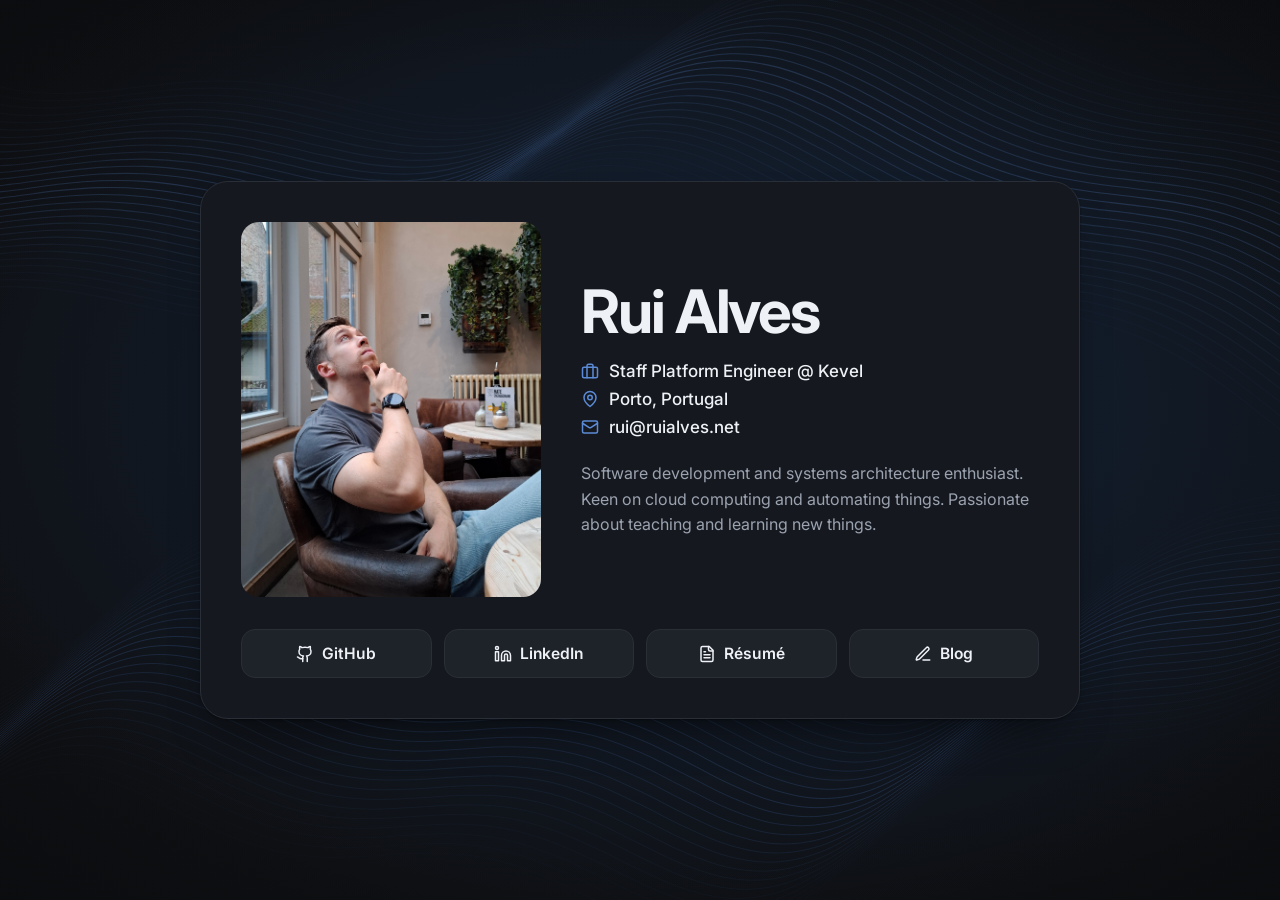
==== index.html @ d5934f46 "Add Person structured data" ====
<!DOCTYPE html>
<html lang="en">
<head>
    <meta charset="UTF-8">
    <meta name="viewport" content="width=device-width, initial-scale=1.0">
    <meta name="color-scheme" content="dark">
    <meta name="description" content="Rui Alves, Staff Platform Engineer at Kevel in Porto, Portugal. Into software development, systems architecture, cloud computing and automation.">
    <meta name="author" content="Rui Alves">
    <link rel="canonical" href="https://ruialves.net/">
    <meta property="og:type" content="profile">
    <meta property="og:url" content="https://ruialves.net/">
    <meta property="og:title" content="Rui Alves · Staff Platform Engineer">
    <meta property="og:description" content="Staff Platform Engineer at Kevel in Porto, Portugal. Into software development, systems architecture, cloud computing and automation.">
    <meta property="og:image" content="https://ruialves.net/og-image.jpg">
    <meta property="og:image:width" content="1200">
    <meta property="og:image:height" content="630">
    <meta property="og:image:alt" content="Rui Alves, Staff Platform Engineer at Kevel">
    <meta property="profile:first_name" content="Rui">
    <meta property="profile:last_name" content="Alves">
    <meta name="twitter:card" content="summary_large_image">
    <link rel="icon" href="data:image/svg+xml,%3Csvg xmlns='http://www.w3.org/2000/svg' viewBox='0 0 64 64'%3E%3Crect width='64' height='64' rx='14' fill='%231f4e8c'/%3E%3Ctext x='32' y='43' text-anchor='middle' font-family='monospace' font-size='30' font-weight='700' fill='white'%3ERA%3C/text%3E%3C/svg%3E">
    <link rel="preconnect" href="https://fonts.googleapis.com">
    <link rel="preconnect" href="https://fonts.gstatic.com" crossorigin>
    <link rel="stylesheet" href="https://fonts.googleapis.com/css2?family=Inter:wght@400;500;600;700&display=swap">
    <link rel="stylesheet" href="style.css">
    <title>Rui Alves · Staff Platform Engineer</title>
    <script type="application/ld+json">
    {
        "@context": "https://schema.org",
        "@type": "Person",
        "name": "Rui Alves",
        "url": "https://ruialves.net/",
        "image": "https://ruialves.net/foto.jpg",
        "email": "mailto:rui@ruialves.net",
        "jobTitle": "Staff Platform Engineer",
        "worksFor": {
            "@type": "Organization",
            "name": "Kevel",
            "url": "https://www.kevel.com"
        },
        "address": {
            "@type": "PostalAddress",
            "addressLocality": "Porto",
            "addressCountry": "PT"
        },
        "knowsAbout": [
            "Software development",
            "Systems architecture",
            "Cloud computing",
            "Automation"
        ],
        "sameAs": [
            "https://github.com/xRuiAlves",
            "https://www.linkedin.com/in/rui-pedro-alves/",
            "https://blog.ruialves.net"
        ]
    }
    </script>
</head>
<body>
    <main class="card">
        <img class="photo" src="foto.jpg" alt="Portrait of Rui Alves">
        <div class="content">
            <h1 class="name">Rui Alves</h1>
            <ul class="facts">
                <li>
                    <svg class="icon" viewBox="0 0 24 24" aria-hidden="true"><rect width="20" height="14" x="2" y="7" rx="2"/><path d="M16 21V5a2 2 0 0 0-2-2h-4a2 2 0 0 0-2 2v16"/></svg>
                    Staff Platform Engineer @ Kevel
                </li>
                <li>
                    <svg class="icon" viewBox="0 0 24 24" aria-hidden="true"><path d="M20 10c0 6-8 12-8 12s-8-6-8-12a8 8 0 0 1 16 0Z"/><circle cx="12" cy="10" r="3"/></svg>
                    Porto, Portugal
                </li>
                <li>
                    <svg class="icon" viewBox="0 0 24 24" aria-hidden="true"><rect width="20" height="16" x="2" y="4" rx="2"/><path d="m22 7-8.97 5.7a1.94 1.94 0 0 1-2.06 0L2 7"/></svg>
                    <a href="mailto:rui@ruialves.net">rui@ruialves.net</a>
                </li>
            </ul>
            <p class="bio">
                Software development and systems architecture enthusiast.
                Keen on cloud computing and automating things.
                Passionate about teaching and learning new things.
            </p>
        </div>
        <nav class="links">
            <a href="https://github.com/xRuiAlves">
                <svg class="icon" viewBox="0 0 24 24" aria-hidden="true"><path d="M15 22v-4a4.8 4.8 0 0 0-1-3.5c3 0 6-2 6-5.5.08-1.25-.27-2.48-1-3.5.28-1.15.28-2.35 0-3.5 0 0-1 0-3 1.5-2.64-.5-5.36-.5-8 0C6 2 5 2 5 2c-.3 1.15-.3 2.35 0 3.5A5.4 5.4 0 0 0 4 9c0 3.5 3 5.5 6 5.5-.39.49-.68 1.05-.85 1.65-.17.6-.22 1.23-.15 1.85v4"/><path d="M9 18c-4.51 2-5-2-7-2"/></svg>
                GitHub
            </a>
            <a href="https://www.linkedin.com/in/rui-pedro-alves/">
                <svg class="icon" viewBox="0 0 24 24" aria-hidden="true"><path d="M16 8a6 6 0 0 1 6 6v7h-4v-7a2 2 0 0 0-4 0v7h-4v-7a6 6 0 0 1 6-6z"/><rect width="4" height="12" x="2" y="9"/><circle cx="4" cy="4" r="2"/></svg>
                LinkedIn
            </a>
            <a href="https://drive.google.com/file/d/1AoIJ_Zp8Y2vXV8Tvxjxt-cpAD7Q-SVnp/view?usp=sharing">
                <svg class="icon" viewBox="0 0 24 24" aria-hidden="true"><path d="M15 2H6a2 2 0 0 0-2 2v16a2 2 0 0 0 2 2h12a2 2 0 0 0 2-2V7Z"/><path d="M14 2v4a2 2 0 0 0 2 2h4"/><path d="M16 13H8"/><path d="M16 17H8"/><path d="M10 9H8"/></svg>
                Résumé
            </a>
            <a href="https://blog.ruialves.net">
                <svg class="icon" viewBox="0 0 24 24" aria-hidden="true"><path d="M12 20h9"/><path d="M16.38 3.62a1 1 0 0 1 3 3L7.37 18.64a2 2 0 0 1-.86.5l-2.87.84a.5.5 0 0 1-.62-.62l.84-2.87a2 2 0 0 1 .5-.86z"/></svg>
                Blog
            </a>
        </nav>
    </main>
</body>
</html>
---- style.css ----
:root {
    --bg: #0f1013;
    --surface: #15181e;
    --surface-2: #1e2229;
    --border: #2a2e37;
    --text: #eef1f5;
    --muted: #9ba3b0;
    --accent: #5b8bd6;
    --on-accent: #0b1220;
    --shadow: 0 1px 2px rgba(0, 0, 0, 0.4), 0 24px 48px -24px rgba(0, 0, 0, 0.7);

    --font-sans: "Inter", system-ui, -apple-system, "Segoe UI", Roboto, sans-serif;
}

*,
*::before,
*::after {
    box-sizing: border-box;
}

body {
    margin: 0;
    min-height: 100vh;
    min-height: 100dvh;
    display: grid;
    place-items: center;
    padding: 24px;
    background-color: var(--bg);
    background-image: url("waves.svg");
    background-position: center;
    background-size: cover;
    color: var(--text);
    font-family: var(--font-sans);
    -webkit-font-smoothing: antialiased;
}

.card {
    width: 100%;
    max-width: 880px;
    display: grid;
    grid-template-columns: clamp(200px, 32vw, 300px) 1fr;
    grid-template-areas:
        "photo content"
        "links links";
    gap: 32px 40px;
    padding: 40px;
    background-color: var(--surface);
    border: 1px solid var(--border);
    border-radius: 28px;
    box-shadow: var(--shadow);
    animation: rise 0.6s cubic-bezier(0.2, 0.7, 0.2, 1) both;
}

.photo {
    grid-area: photo;
    display: block;
    width: 100%;
    aspect-ratio: 4 / 5;
    object-fit: cover;
    object-position: 30% 60%;
    border-radius: 18px;
}

.content {
    grid-area: content;
    align-self: center;
    min-width: 0;
}

.name {
    margin: 0;
    font-size: clamp(2.5rem, 6vw, 3.75rem);
    font-weight: 700;
    letter-spacing: -0.035em;
    line-height: 1;
}

.facts {
    display: grid;
    gap: 8px;
    margin: 20px 0 0;
    padding: 0;
    list-style: none;
    font-size: 1.0625rem;
    font-weight: 500;
}

.facts li {
    display: flex;
    align-items: center;
    gap: 10px;
}

.bio {
    max-width: 46ch;
    margin: 24px 0 0;
    color: var(--muted);
    font-size: 1rem;
    line-height: 1.6;
    text-wrap: pretty;
}

.links {
    grid-area: links;
    display: grid;
    grid-template-columns: repeat(4, 1fr);
    gap: 12px;
}

.links a {
    display: flex;
    align-items: center;
    justify-content: center;
    gap: 8px;
    padding: 14px 16px;
    background-color: var(--surface-2);
    border: 1px solid var(--border);
    border-radius: 14px;
    color: var(--text);
    font-size: 0.975rem;
    font-weight: 600;
    text-decoration: none;
    transition: background-color 0.2s, border-color 0.2s, color 0.2s, transform 0.2s;
}

.links a:active {
    background-color: var(--accent);
    border-color: var(--accent);
    color: var(--on-accent);
}

@media (hover: hover) {
    .links a:hover {
        background-color: var(--accent);
        border-color: var(--accent);
        color: var(--on-accent);
        transform: translateY(-2px);
    }
}

.links a:focus-visible {
    outline: 2px solid var(--accent);
    outline-offset: 3px;
}

.icon {
    flex-shrink: 0;
    width: 18px;
    height: 18px;
    fill: none;
    stroke: currentColor;
    stroke-width: 2;
    stroke-linecap: round;
    stroke-linejoin: round;
}

.facts .icon {
    color: var(--accent);
}

.facts a {
    color: inherit;
    text-decoration: none;
    border-radius: 4px;
    transition: color 0.2s;
}

.facts a:focus-visible {
    outline: 2px solid var(--accent);
    outline-offset: 3px;
}

@media (hover: hover) {
    .facts a:hover {
        color: var(--accent);
    }
}

@media (max-width: 720px) and (orientation: portrait) {
    body {
        display: block;
        padding: 0;
        background: var(--surface);
    }

    .card {
        display: flex;
        flex-direction: column;
        gap: 0;
        min-height: 100vh;
        min-height: 100dvh;
        max-width: none;
        padding: 0 0 24px;
        border: 0;
        border-radius: 0;
        box-shadow: none;
        animation-name: fade;
    }

    .photo {
        flex: 1 1 0;
        min-height: 120px;
        aspect-ratio: auto;
        border-radius: 0;
        object-position: 30% 35%;
    }

    .content {
        position: relative;
        flex-shrink: 0;
        margin-top: -28px;
        padding: 28px 24px 0;
        background-color: var(--surface);
        border-radius: 28px 28px 0 0;
    }

    .name {
        font-size: 2.25rem;
    }

    .facts {
        gap: 6px;
        margin-top: 14px;
        font-size: 1rem;
    }

    .bio {
        margin-top: 14px;
        font-size: 0.9375rem;
        line-height: 1.55;
    }

    .links {
        flex-shrink: 0;
        grid-template-columns: repeat(2, 1fr);
        gap: 10px;
        margin-top: 24px;
        padding: 0 24px;
    }

    .links a {
        padding: 12px;
    }
}

@media (max-width: 720px) and (orientation: portrait) and (max-height: 560px) {
    .card {
        padding-bottom: 16px;
    }

    .photo {
        min-height: 96px;
    }

    .content {
        padding: 22px 20px 0;
    }

    .name {
        font-size: 2rem;
    }

    .links {
        margin-top: 16px;
        padding: 0 20px;
    }

    .links a {
        padding: 10px;
    }
}

@media (max-height: 620px) and (orientation: landscape) {
    body {
        padding: 12px;
    }

    .card {
        grid-template-columns: clamp(140px, 24vw, 240px) 1fr;
        gap: 16px 28px;
        padding: 20px;
        border-radius: 22px;
    }

    .photo {
        aspect-ratio: auto;
        height: 100%;
        contain: size;
    }

    .name {
        font-size: clamp(2rem, 5vw, 2.75rem);
    }

    .facts {
        gap: 4px;
        margin-top: 12px;
        font-size: 0.9375rem;
    }

    .bio {
        margin-top: 12px;
        font-size: 0.9375rem;
        line-height: 1.5;
    }

    .links a {
        padding: 10px 12px;
        font-size: 0.9rem;
    }
}

@keyframes rise {
    from {
        opacity: 0;
        transform: translateY(12px);
    }
}

@keyframes fade {
    from {
        opacity: 0;
    }
}

@media (prefers-reduced-motion: reduce) {
    .card {
        animation: none;
    }

    .links a {
        transition: none;
    }

    .links a:hover {
        transform: none;
    }
}
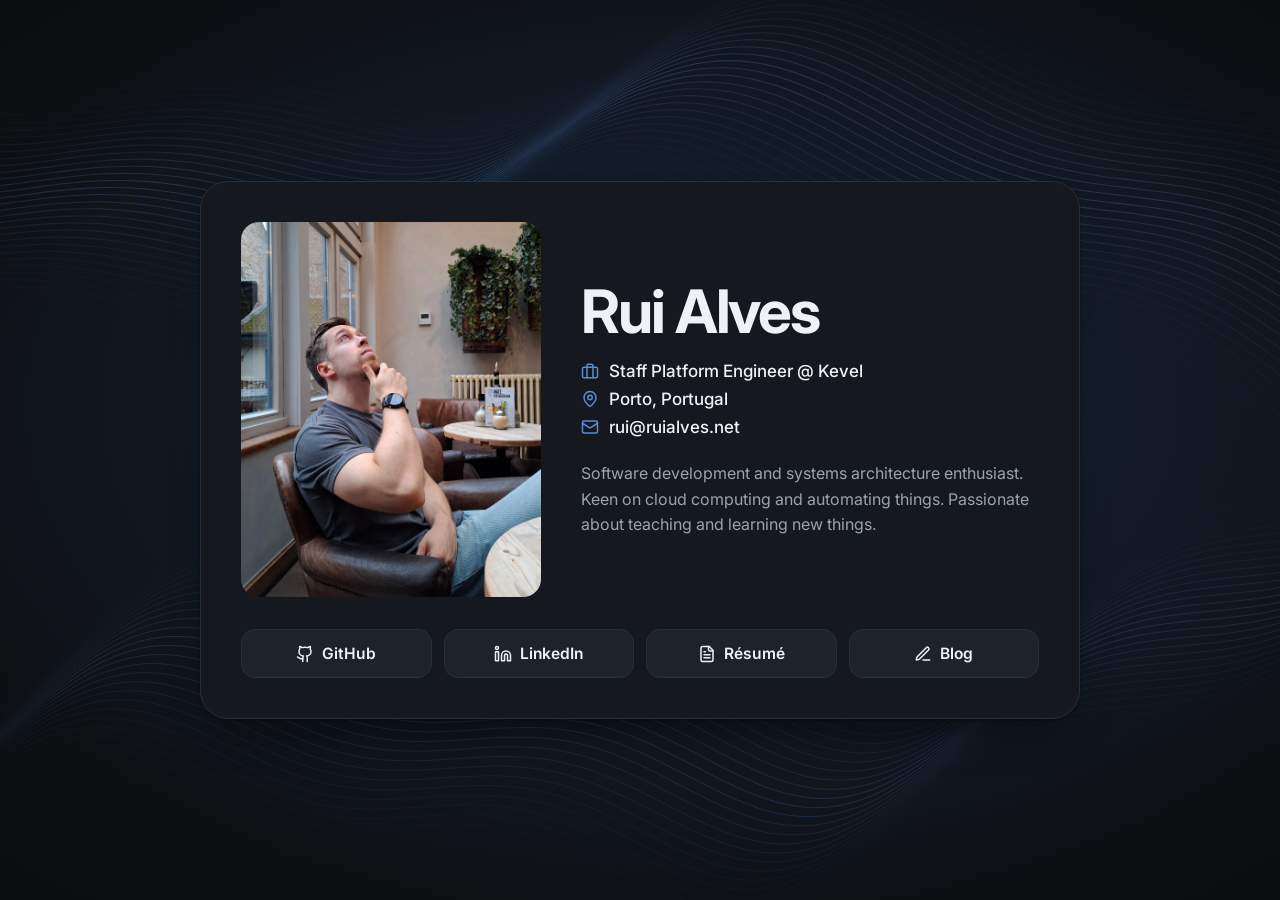
==== commit e27d9852: "Move favicon to a file and add touch icon" ====
--- a/index.html
+++ b/index.html
@@ -18,7 +18,8 @@
     <meta property="profile:first_name" content="Rui">
     <meta property="profile:last_name" content="Alves">
     <meta name="twitter:card" content="summary_large_image">
-    <link rel="icon" href="data:image/svg+xml,%3Csvg xmlns='http://www.w3.org/2000/svg' viewBox='0 0 64 64'%3E%3Crect width='64' height='64' rx='14' fill='%231f4e8c'/%3E%3Ctext x='32' y='43' text-anchor='middle' font-family='monospace' font-size='30' font-weight='700' fill='white'%3ERA%3C/text%3E%3C/svg%3E">
+    <link rel="icon" href="favicon.svg" type="image/svg+xml">
+    <link rel="apple-touch-icon" href="apple-touch-icon.png">
     <link rel="preconnect" href="https://fonts.googleapis.com">
     <link rel="preconnect" href="https://fonts.gstatic.com" crossorigin>
     <link rel="stylesheet" href="https://fonts.googleapis.com/css2?family=Inter:wght@400;500;600;700&display=swap">
@@ -59,7 +60,7 @@
 </head>
 <body>
     <main class="card">
-        <img class="photo" src="foto.jpg" alt="Portrait of Rui Alves">
+        <img class="photo" src="foto.jpg" alt="Portrait of Rui Alves" width="1600" height="1632" fetchpriority="high">
         <div class="content">
             <h1 class="name">Rui Alves</h1>
             <ul class="facts">
@@ -83,11 +84,11 @@
             </p>
         </div>
         <nav class="links">
-            <a href="https://github.com/xRuiAlves">
+            <a href="https://github.com/xRuiAlves" rel="me">
                 <svg class="icon" viewBox="0 0 24 24" aria-hidden="true"><path d="M15 22v-4a4.8 4.8 0 0 0-1-3.5c3 0 6-2 6-5.5.08-1.25-.27-2.48-1-3.5.28-1.15.28-2.35 0-3.5 0 0-1 0-3 1.5-2.64-.5-5.36-.5-8 0C6 2 5 2 5 2c-.3 1.15-.3 2.35 0 3.5A5.4 5.4 0 0 0 4 9c0 3.5 3 5.5 6 5.5-.39.49-.68 1.05-.85 1.65-.17.6-.22 1.23-.15 1.85v4"/><path d="M9 18c-4.51 2-5-2-7-2"/></svg>
                 GitHub
             </a>
-            <a href="https://www.linkedin.com/in/rui-pedro-alves/">
+            <a href="https://www.linkedin.com/in/rui-pedro-alves/" rel="me">
                 <svg class="icon" viewBox="0 0 24 24" aria-hidden="true"><path d="M16 8a6 6 0 0 1 6 6v7h-4v-7a2 2 0 0 0-4 0v7h-4v-7a6 6 0 0 1 6-6z"/><rect width="4" height="12" x="2" y="9"/><circle cx="4" cy="4" r="2"/></svg>
                 LinkedIn
             </a>
@@ -95,7 +96,7 @@
                 <svg class="icon" viewBox="0 0 24 24" aria-hidden="true"><path d="M15 2H6a2 2 0 0 0-2 2v16a2 2 0 0 0 2 2h12a2 2 0 0 0 2-2V7Z"/><path d="M14 2v4a2 2 0 0 0 2 2h4"/><path d="M16 13H8"/><path d="M16 17H8"/><path d="M10 9H8"/></svg>
                 Résumé
             </a>
-            <a href="https://blog.ruialves.net">
+            <a href="https://blog.ruialves.net" rel="me">
                 <svg class="icon" viewBox="0 0 24 24" aria-hidden="true"><path d="M12 20h9"/><path d="M16.38 3.62a1 1 0 0 1 3 3L7.37 18.64a2 2 0 0 1-.86.5l-2.87.84a.5.5 0 0 1-.62-.62l.84-2.87a2 2 0 0 1 .5-.86z"/></svg>
                 Blog
             </a>
--- a/style.css
+++ b/style.css
@@ -55,6 +55,7 @@
     grid-area: photo;
     display: block;
     width: 100%;
+    height: auto;
     aspect-ratio: 4 / 5;
     object-fit: cover;
     object-position: 30% 60%;
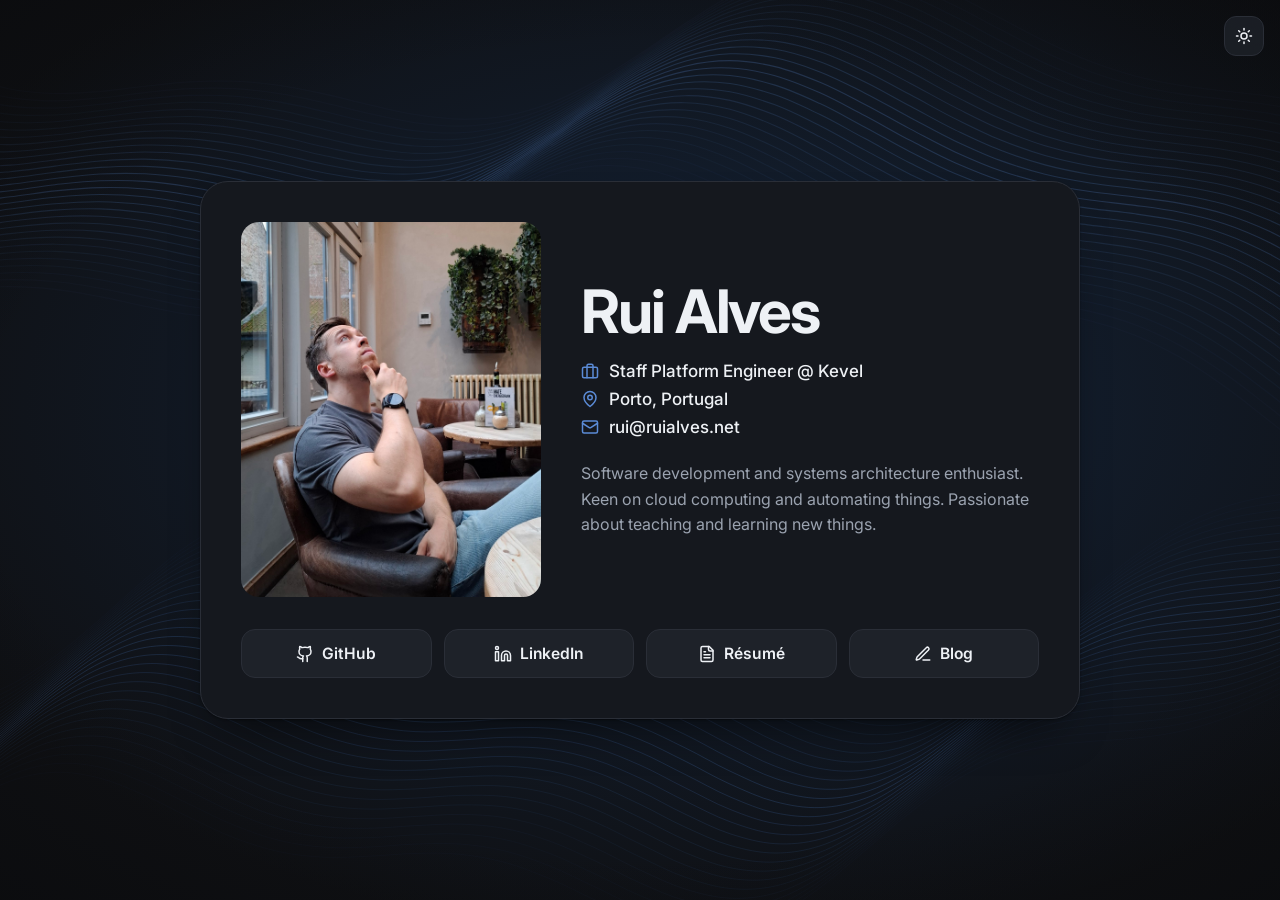
==== commit 4db1ade7: "Add theme toggle in the top right corner" ====
--- a/index.html
+++ b/index.html
@@ -1,9 +1,17 @@
 <!DOCTYPE html>
-<html lang="en">
+<html lang="en" data-theme="dark">
 <head>
     <meta charset="UTF-8">
     <meta name="viewport" content="width=device-width, initial-scale=1.0">
-    <meta name="color-scheme" content="dark">
+    <meta name="color-scheme" content="dark light">
+    <meta name="theme-color" content="#0f1013">
+    <script>
+        try {
+            if (localStorage.getItem("theme") === "light") {
+                document.documentElement.dataset.theme = "light";
+            }
+        } catch {}
+    </script>
     <meta name="description" content="Rui Alves, Staff Platform Engineer at Kevel in Porto, Portugal. Into software development, systems architecture, cloud computing and automation.">
     <meta name="author" content="Rui Alves">
     <link rel="canonical" href="https://ruialves.net/">
@@ -59,6 +67,10 @@
     </script>
 </head>
 <body>
+    <button class="theme-toggle" type="button" aria-label="Switch to light theme">
+        <svg class="icon sun" viewBox="0 0 24 24" aria-hidden="true"><circle cx="12" cy="12" r="4"/><path d="M12 2v2"/><path d="M12 20v2"/><path d="m4.93 4.93 1.41 1.41"/><path d="m17.66 17.66 1.41 1.41"/><path d="M2 12h2"/><path d="M20 12h2"/><path d="m6.34 17.66-1.41 1.41"/><path d="m19.07 4.93-1.41 1.41"/></svg>
+        <svg class="icon moon" viewBox="0 0 24 24" aria-hidden="true"><path d="M12 3a6 6 0 0 0 9 9 9 9 0 1 1-9-9Z"/></svg>
+    </button>
     <main class="card">
         <img class="photo" src="foto.jpg" alt="Portrait of Rui Alves" width="1600" height="1632" fetchpriority="high">
         <div class="content">
@@ -102,5 +114,29 @@
             </a>
         </nav>
     </main>
+    <script>
+        (() => {
+            const root = document.documentElement;
+            const button = document.querySelector(".theme-toggle");
+            const meta = document.querySelector('meta[name="theme-color"]');
+            const colors = { dark: "#0f1013", light: "#f3f5f8" };
+
+            function apply(theme) {
+                root.dataset.theme = theme;
+                meta.setAttribute("content", colors[theme]);
+                button.setAttribute("aria-label", `Switch to ${theme === "dark" ? "light" : "dark"} theme`);
+            }
+
+            apply(root.dataset.theme === "light" ? "light" : "dark");
+
+            button.addEventListener("click", () => {
+                const theme = root.dataset.theme === "light" ? "dark" : "light";
+                apply(theme);
+                try {
+                    localStorage.setItem("theme", theme);
+                } catch {}
+            });
+        })();
+    </script>
 </body>
 </html>
--- a/style.css
+++ b/style.css
@@ -1,4 +1,6 @@
-:root {
+:root,
+:root[data-theme="dark"] {
+    color-scheme: dark;
     --bg: #0f1013;
     --surface: #15181e;
     --surface-2: #1e2229;
@@ -8,7 +10,24 @@
     --accent: #5b8bd6;
     --on-accent: #0b1220;
     --shadow: 0 1px 2px rgba(0, 0, 0, 0.4), 0 24px 48px -24px rgba(0, 0, 0, 0.7);
-
+    --waves: url("waves.svg");
+}
+
+:root[data-theme="light"] {
+    color-scheme: light;
+    --bg: #f3f5f8;
+    --surface: #ffffff;
+    --surface-2: #f0f3f7;
+    --border: #dfe4eb;
+    --text: #141820;
+    --muted: #586172;
+    --accent: #1f4e8c;
+    --on-accent: #ffffff;
+    --shadow: 0 1px 2px rgba(15, 23, 42, 0.05), 0 24px 48px -24px rgba(15, 23, 42, 0.18);
+    --waves: url("waves-light.svg");
+}
+
+:root {
     --font-sans: "Inter", system-ui, -apple-system, "Segoe UI", Roboto, sans-serif;
 }
 
@@ -26,7 +45,7 @@
     place-items: center;
     padding: 24px;
     background-color: var(--bg);
-    background-image: url("waves.svg");
+    background-image: var(--waves);
     background-position: center;
     background-size: cover;
     color: var(--text);
@@ -159,6 +178,47 @@
     color: var(--accent);
 }
 
+.theme-toggle {
+    position: fixed;
+    top: 16px;
+    right: 16px;
+    z-index: 10;
+    display: grid;
+    place-items: center;
+    width: 40px;
+    height: 40px;
+    padding: 0;
+    background-color: color-mix(in srgb, var(--surface-2) 85%, transparent);
+    border: 1px solid var(--border);
+    border-radius: 12px;
+    color: var(--text);
+    cursor: pointer;
+    -webkit-backdrop-filter: blur(8px);
+    backdrop-filter: blur(8px);
+    transition: border-color 0.2s, color 0.2s;
+}
+
+.theme-toggle:focus-visible {
+    outline: 2px solid var(--accent);
+    outline-offset: 3px;
+}
+
+@media (hover: hover) {
+    .theme-toggle:hover {
+        border-color: var(--accent);
+        color: var(--accent);
+    }
+}
+
+.theme-toggle .moon,
+:root[data-theme="light"] .theme-toggle .sun {
+    display: none;
+}
+
+:root[data-theme="light"] .theme-toggle .moon {
+    display: block;
+}
+
 .facts a {
     color: inherit;
     text-decoration: none;
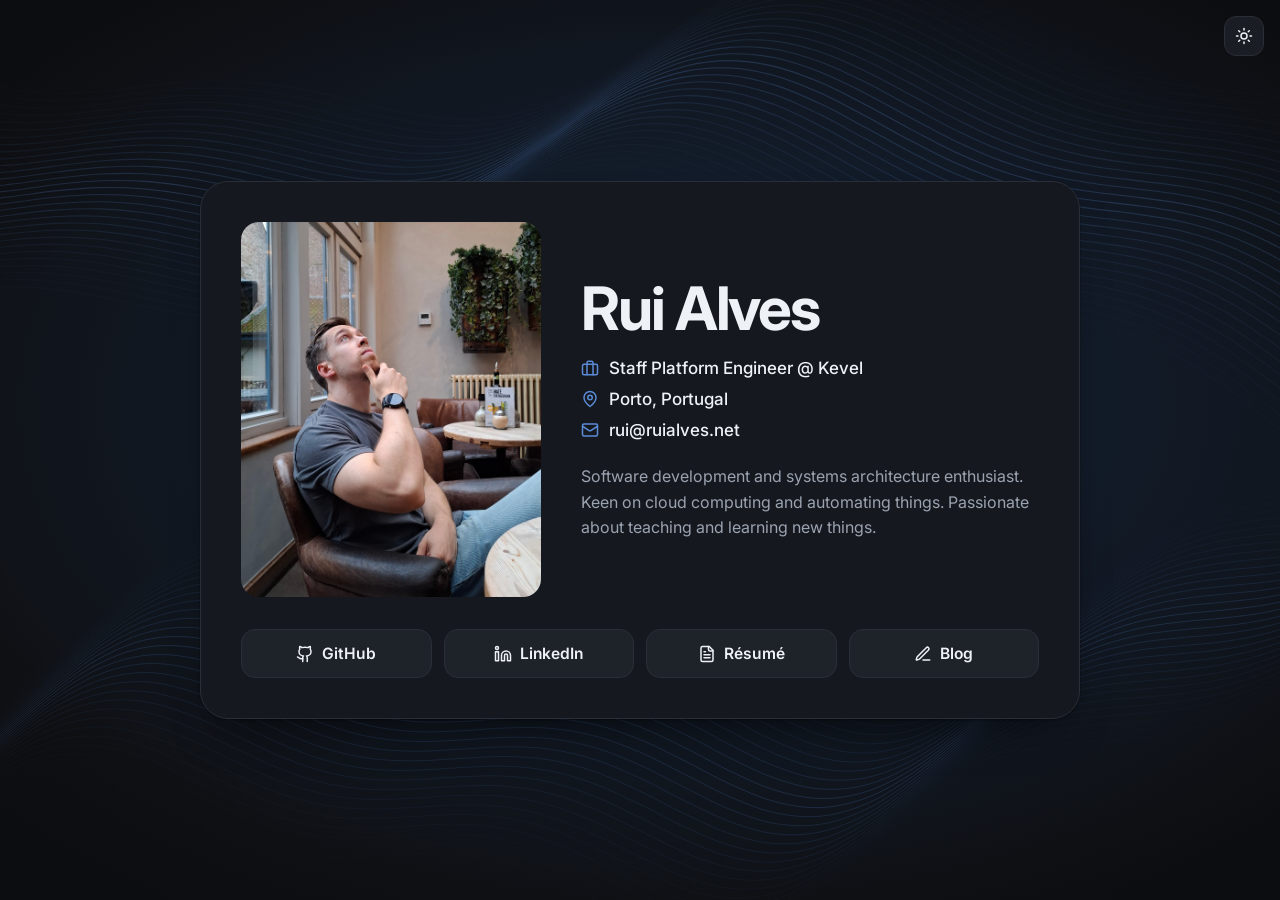
==== commit 087759e1: "Use only my name as the link preview title" ====
--- a/index.html
+++ b/index.html
@@ -17,7 +17,7 @@
     <link rel="canonical" href="https://ruialves.net/">
     <meta property="og:type" content="profile">
     <meta property="og:url" content="https://ruialves.net/">
-    <meta property="og:title" content="Rui Alves · Staff Platform Engineer">
+    <meta property="og:title" content="Rui Alves">
     <meta property="og:description" content="Staff Platform Engineer at Kevel in Porto, Portugal. Into software development, systems architecture, cloud computing and automation.">
     <meta property="og:image" content="https://ruialves.net/og-image.jpg">
     <meta property="og:image:width" content="1200">
--- a/style.css
+++ b/style.css
@@ -97,7 +97,7 @@
 
 .facts {
     display: grid;
-    gap: 8px;
+    gap: 11px;
     margin: 20px 0 0;
     padding: 0;
     list-style: none;
@@ -241,7 +241,7 @@
     body {
         display: block;
         padding: 0;
-        background: var(--surface);
+        background: var(--bg);
     }
 
     .card {
@@ -252,6 +252,7 @@
         min-height: 100dvh;
         max-width: none;
         padding: 0 0 24px;
+        background-color: transparent;
         border: 0;
         border-radius: 0;
         box-shadow: none;
@@ -264,15 +265,15 @@
         aspect-ratio: auto;
         border-radius: 0;
         object-position: 30% 35%;
+        -webkit-mask-image: linear-gradient(to bottom, #000 70%, transparent);
+        mask-image: linear-gradient(to bottom, #000 70%, transparent);
     }
 
     .content {
         position: relative;
         flex-shrink: 0;
-        margin-top: -28px;
-        padding: 28px 24px 0;
-        background-color: var(--surface);
-        border-radius: 28px 28px 0 0;
+        margin-top: -16px;
+        padding: 0 24px;
     }
 
     .name {
@@ -280,7 +281,7 @@
     }
 
     .facts {
-        gap: 6px;
+        gap: 9px;
         margin-top: 14px;
         font-size: 1rem;
     }
@@ -314,7 +315,7 @@
     }
 
     .content {
-        padding: 22px 20px 0;
+        padding: 0 20px;
     }
 
     .name {
@@ -354,7 +355,7 @@
     }
 
     .facts {
-        gap: 4px;
+        gap: 6px;
         margin-top: 12px;
         font-size: 0.9375rem;
     }
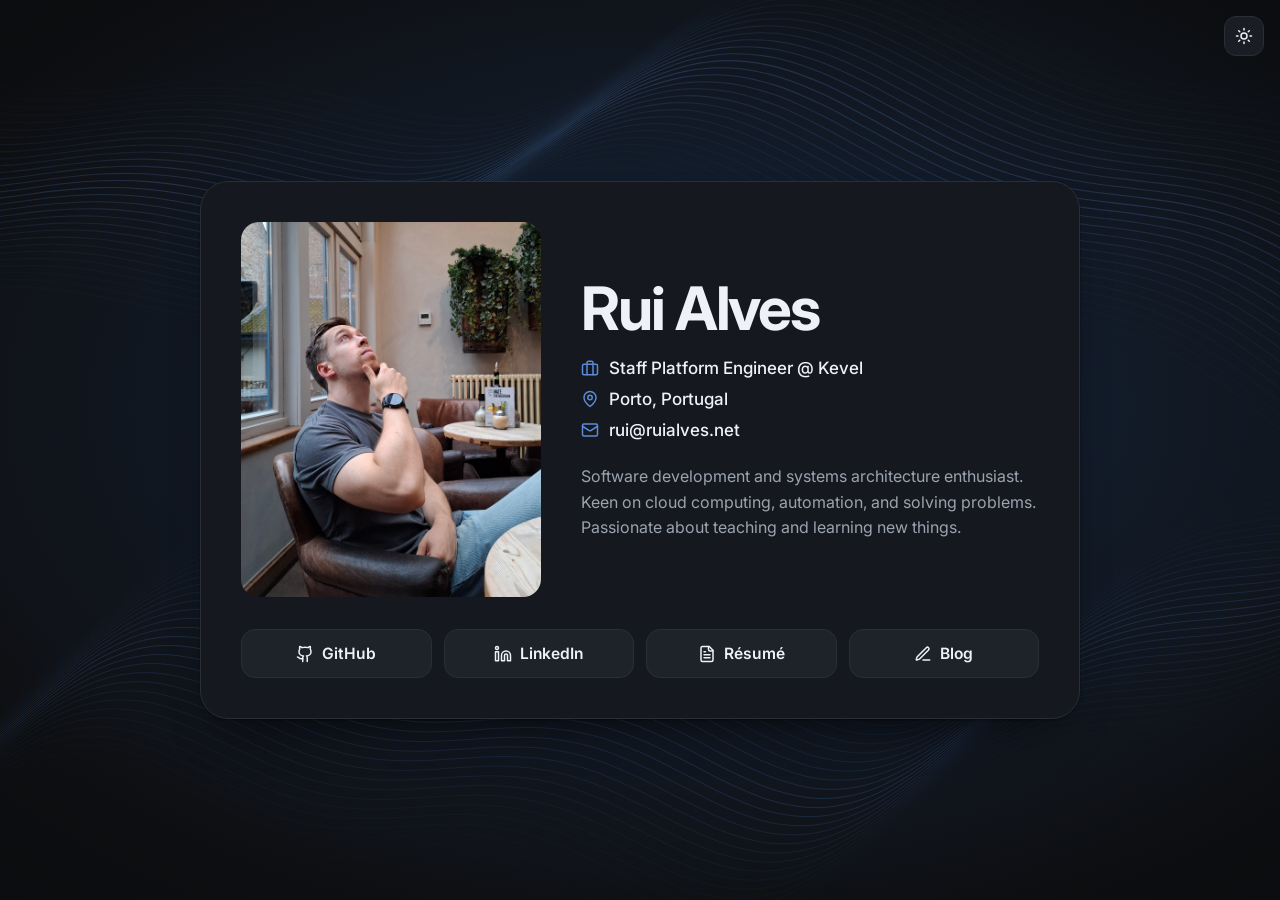
==== commit f94f84e0: "Reword the bio's middle sentence" ====
--- a/index.html
+++ b/index.html
@@ -91,7 +91,7 @@
             </ul>
             <p class="bio">
                 Software development and systems architecture enthusiast.
-                Keen on cloud computing and automating things.
+                Keen on cloud computing, automation, and solving problems.
                 Passionate about teaching and learning new things.
             </p>
         </div>
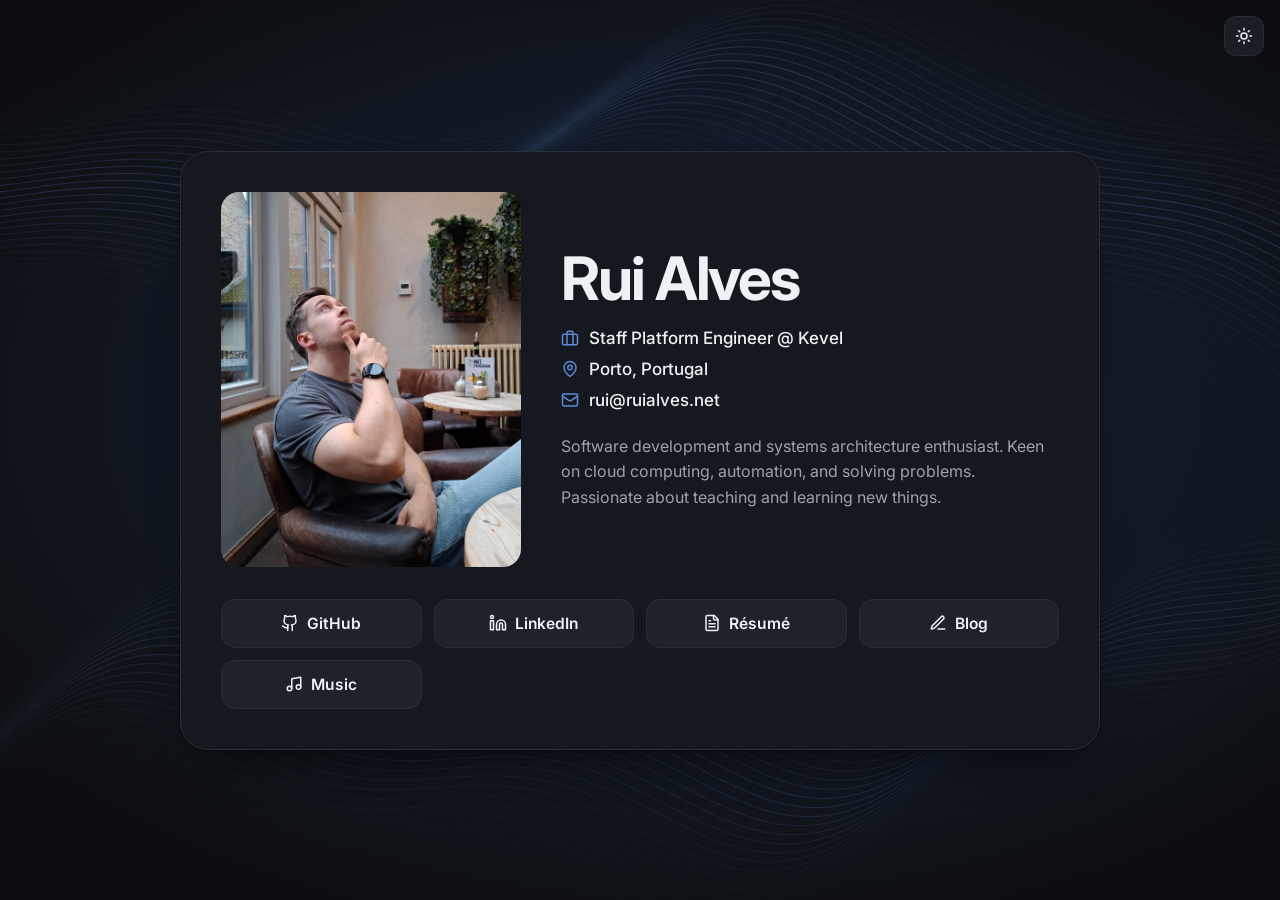
==== commit 4edddc54: "Add a link to the music library" ====
--- a/index.html
+++ b/index.html
@@ -61,7 +61,8 @@
         "sameAs": [
             "https://github.com/xRuiAlves",
             "https://www.linkedin.com/in/rui-pedro-alves/",
-            "https://blog.ruialves.net"
+            "https://blog.ruialves.net",
+            "https://music.ruialves.net"
         ]
     }
     </script>
@@ -112,6 +113,10 @@
                 <svg class="icon" viewBox="0 0 24 24" aria-hidden="true"><path d="M12 20h9"/><path d="M16.38 3.62a1 1 0 0 1 3 3L7.37 18.64a2 2 0 0 1-.86.5l-2.87.84a.5.5 0 0 1-.62-.62l.84-2.87a2 2 0 0 1 .5-.86z"/></svg>
                 Blog
             </a>
+            <a href="https://music.ruialves.net" rel="me">
+                <svg class="icon" viewBox="0 0 24 24" aria-hidden="true"><path d="M9 18V5l12-2v13"/><circle cx="6" cy="18" r="3"/><circle cx="18" cy="16" r="3"/></svg>
+                Music
+            </a>
         </nav>
     </main>
     <script>
--- a/style.css
+++ b/style.css
@@ -55,7 +55,7 @@
 
 .card {
     width: 100%;
-    max-width: 880px;
+    max-width: 920px;
     display: grid;
     grid-template-columns: clamp(200px, 32vw, 300px) 1fr;
     grid-template-areas:
@@ -112,7 +112,7 @@
 }
 
 .bio {
-    max-width: 46ch;
+    max-width: 50ch;
     margin: 24px 0 0;
     color: var(--muted);
     font-size: 1rem;
